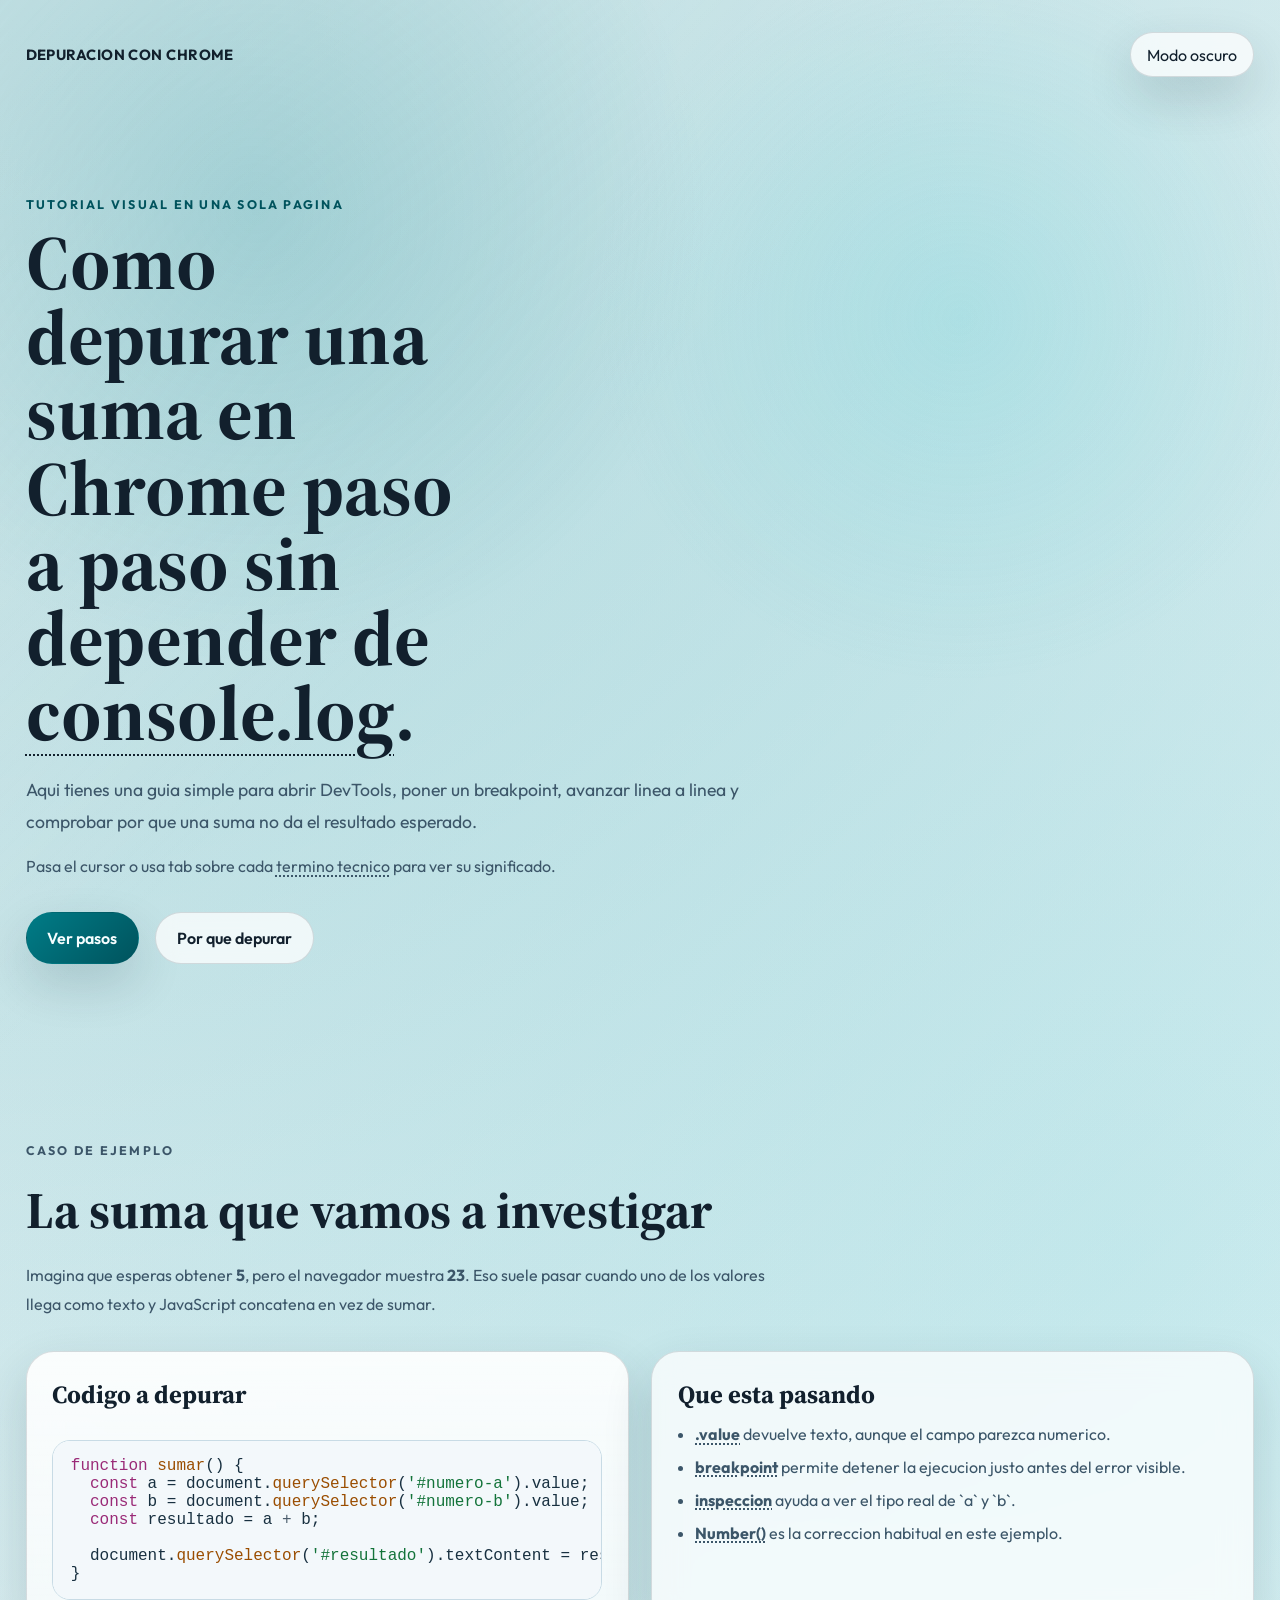
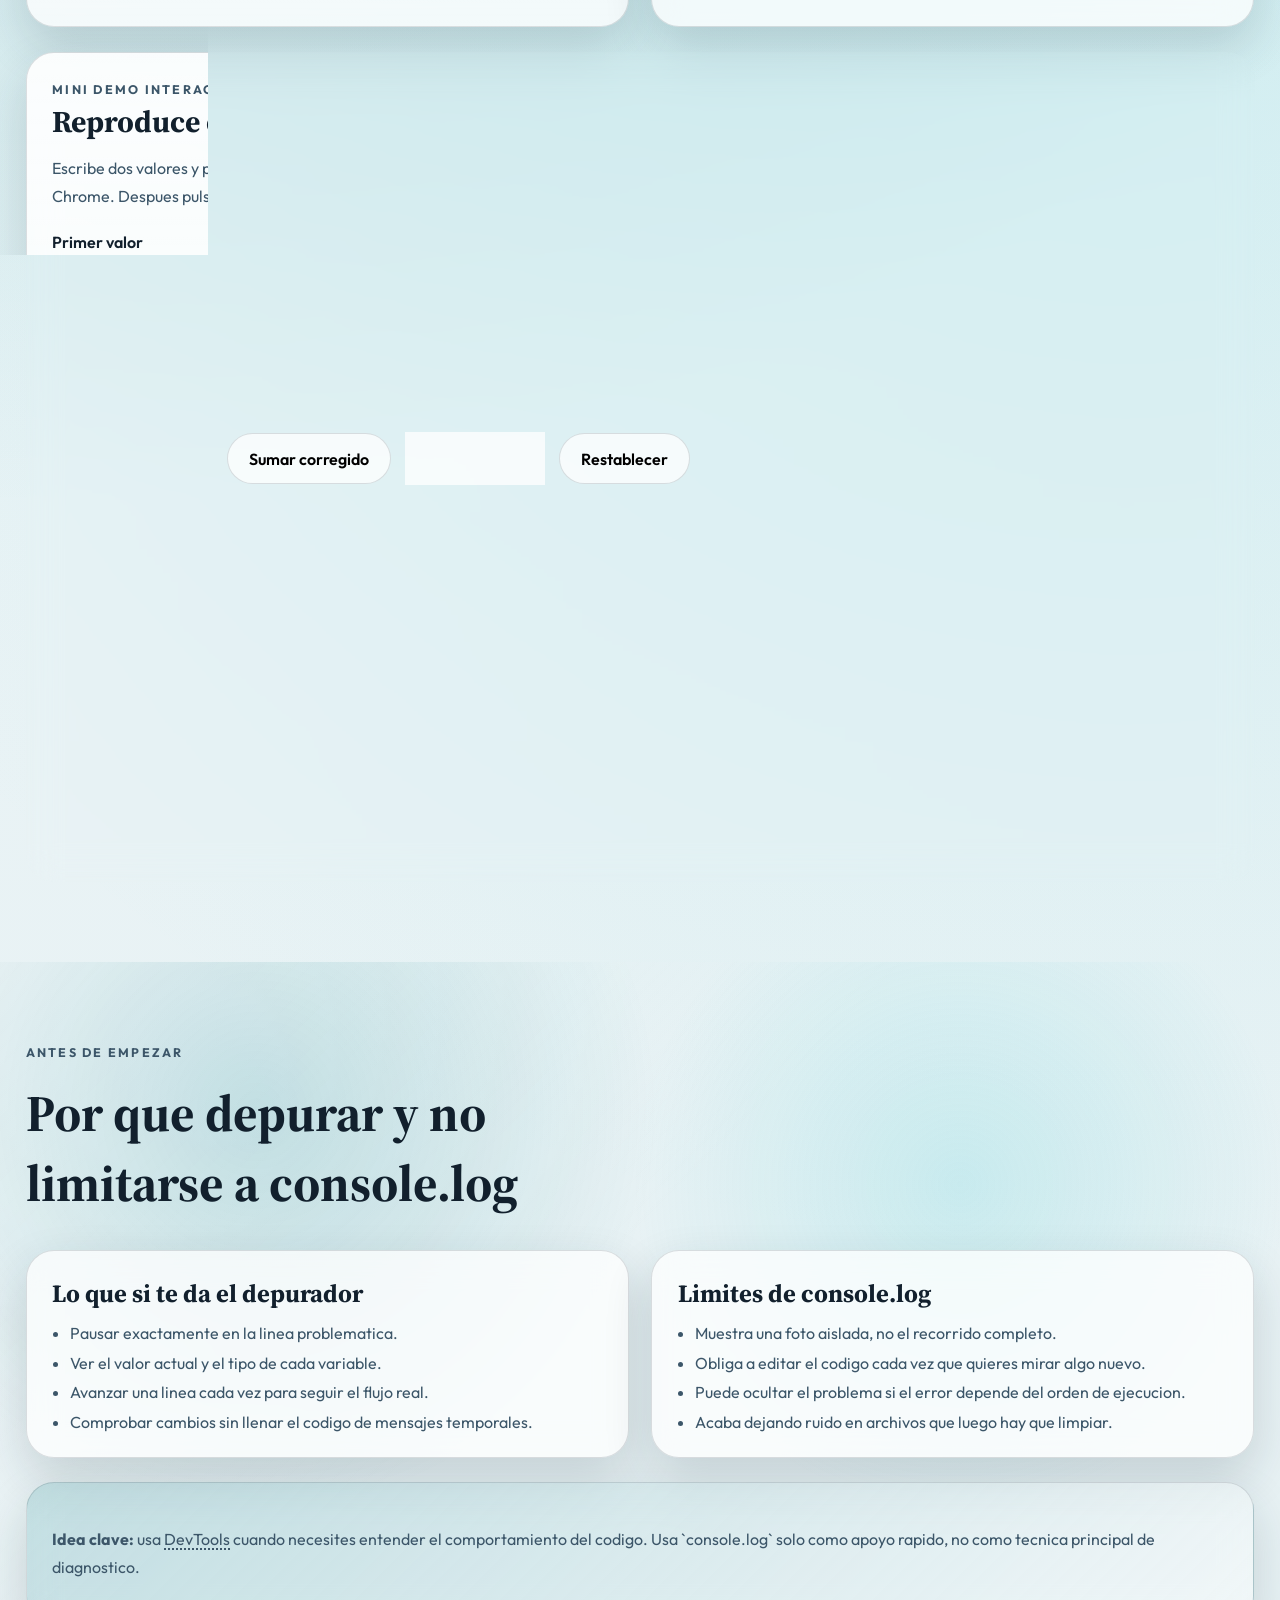
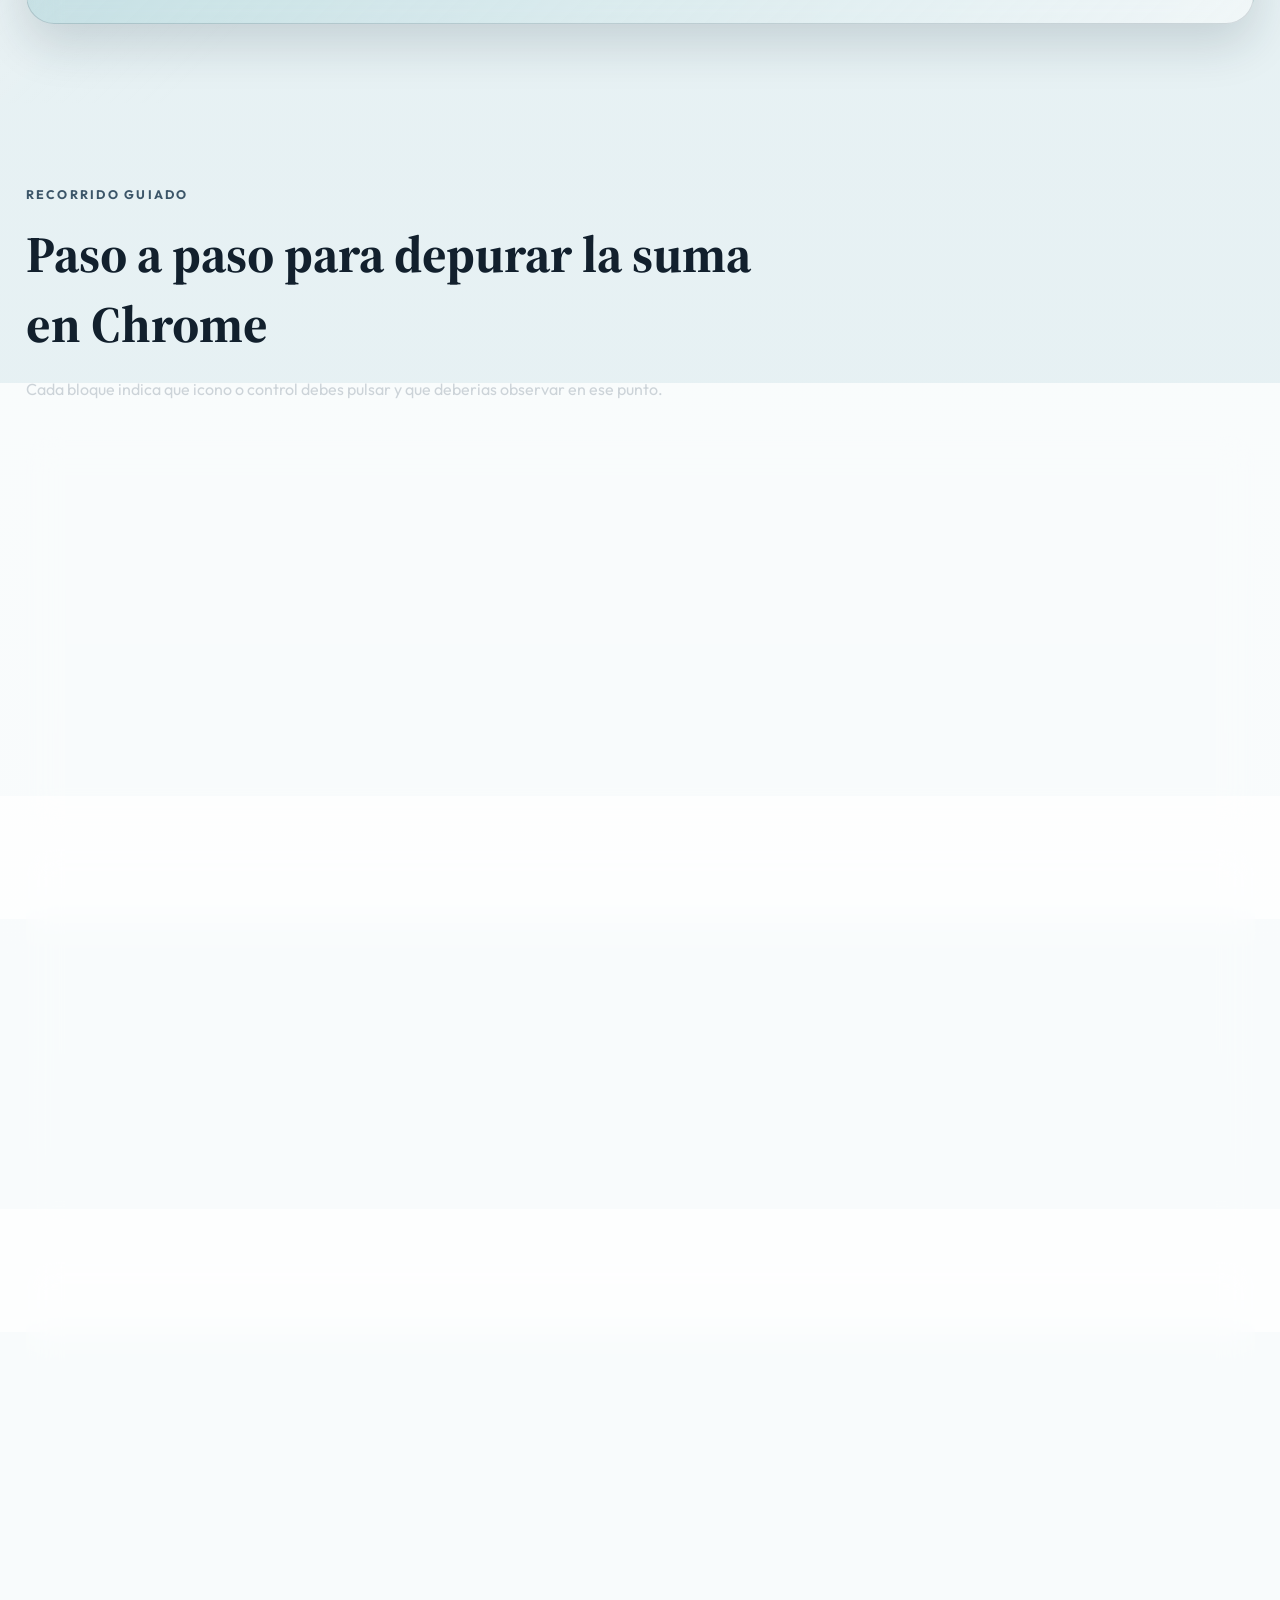
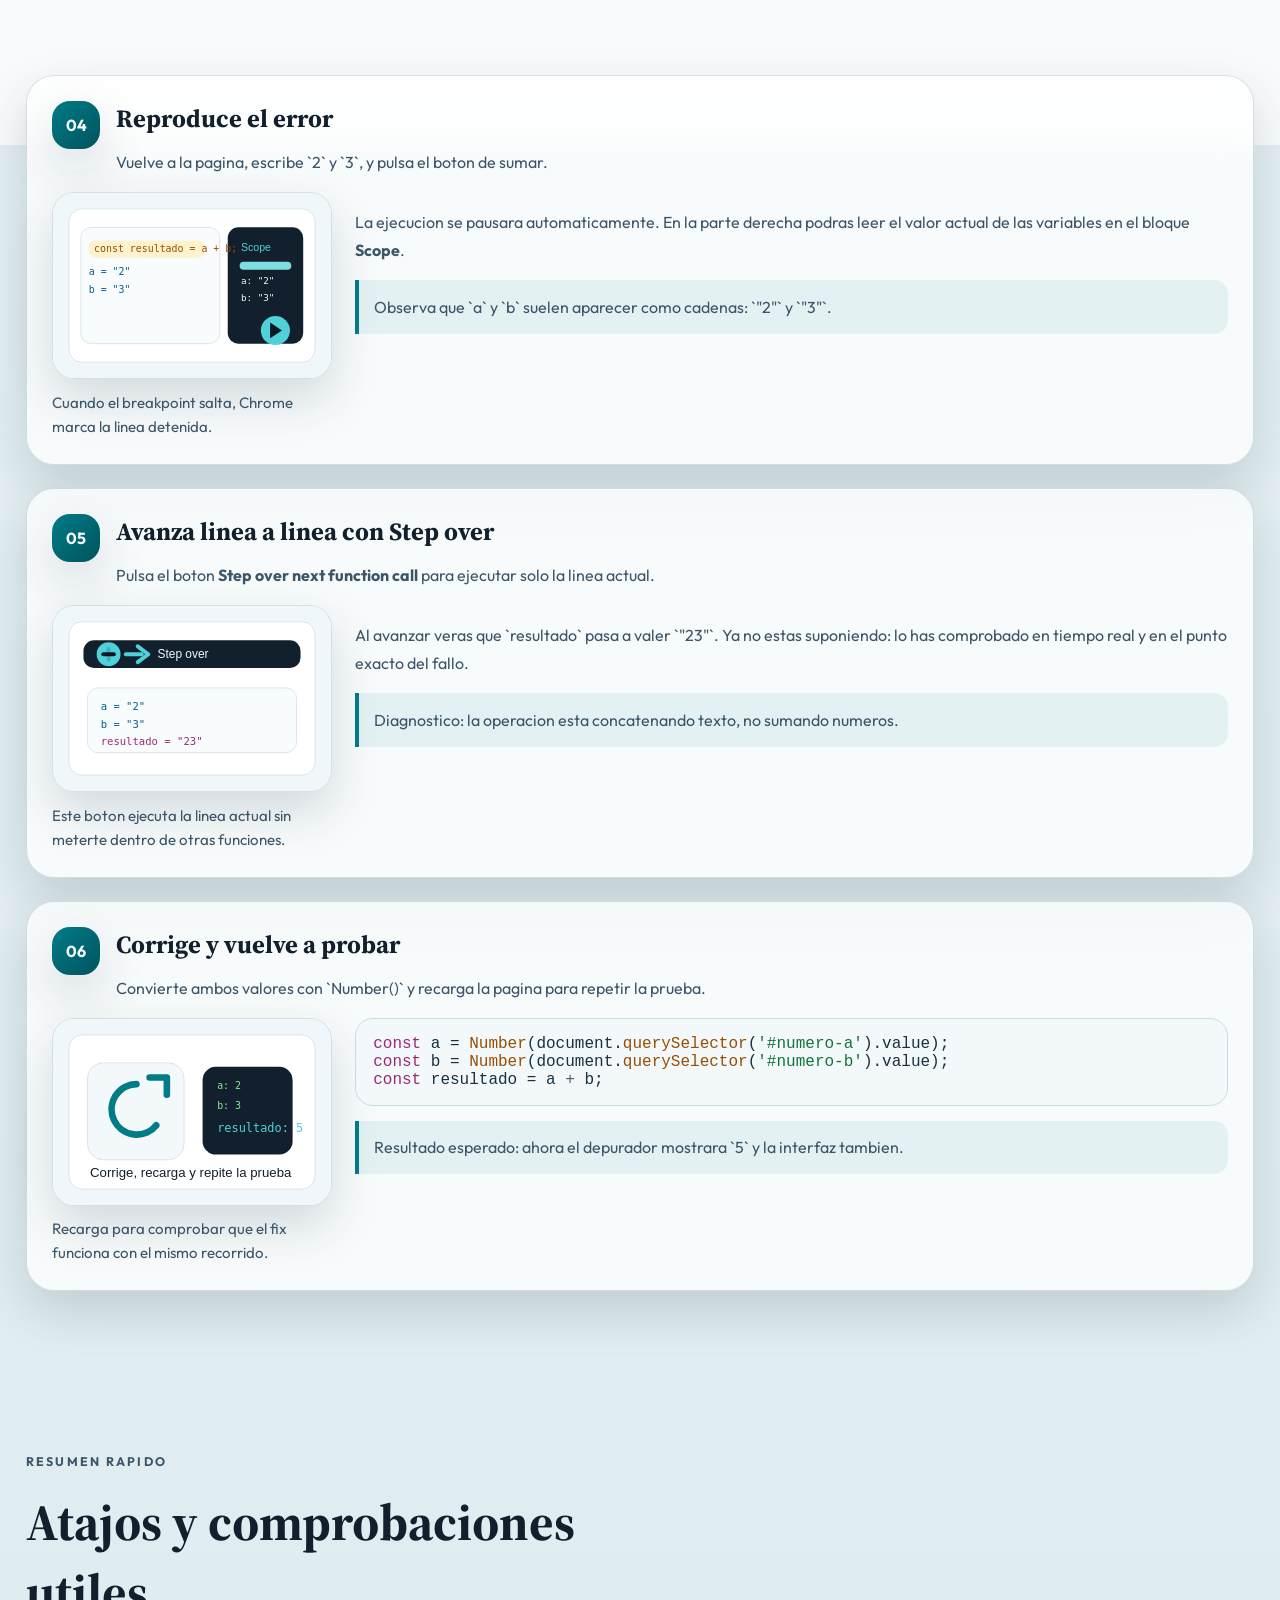
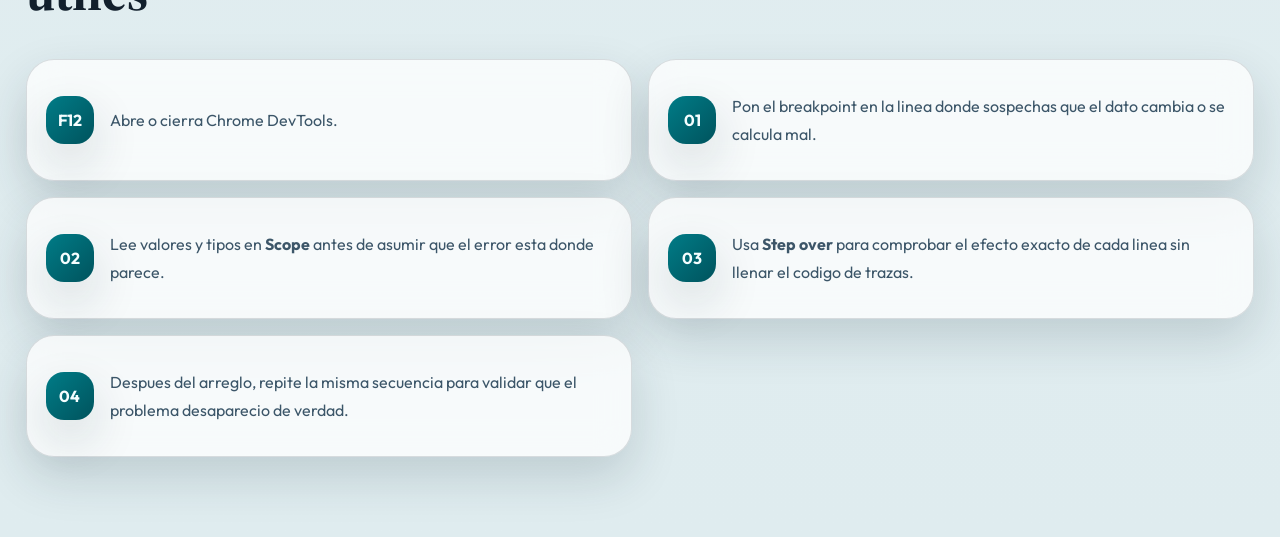
==== depuracionconchrome/index.html @ 9bef519d "añadida depuración" ====
<!doctype html>
<html lang="es" data-theme="light">
<head>
  <meta charset="utf-8">
  <meta name="viewport" content="width=device-width, initial-scale=1">
  <meta name="description" content="Tutorial visual paso a paso para depurar una suma en Chrome DevTools y entender por que conviene usar el depurador antes que console.log.">
  <meta name="theme-color" content="#f6f1e8">
  <title>Depurar una suma en Chrome</title>
  <link rel="icon" type="image/svg+xml" href="assets/img/favicon.svg">
  <link rel="preconnect" href="https://fonts.googleapis.com">
  <link rel="preconnect" href="https://fonts.gstatic.com" crossorigin>
  <link href="https://fonts.googleapis.com/css2?family=Outfit:wght@300;400;500;600;700&family=Source+Serif+4:wght@400;600;700&display=swap" rel="stylesheet">
  <link rel="stylesheet" href="assets/css/style.css">
</head>
<body>
  <div class="page-shell">
    <header class="hero parallax-panel" id="inicio">
      <nav class="topbar">
        <a class="brand" href="#inicio">Depuracion con Chrome</a>
        <button class="theme-toggle" type="button" aria-label="Cambiar entre modo claro y oscuro" aria-pressed="false">
          <span class="theme-toggle__label">Modo oscuro</span>
        </button>
      </nav>

      <div class="hero__content">
        <p class="eyebrow">Tutorial visual en una sola pagina</p>
        <h1>Como depurar una suma en Chrome paso a paso sin depender de <span class="term" tabindex="0" data-tooltip="Metodo rapido para imprimir valores en la consola, util para pruebas pequenas pero limitado para seguir el flujo real del codigo.">console.log</span>.</h1>
        <p class="hero__lead">
          Aqui tienes una guia simple para abrir DevTools, poner un breakpoint, avanzar linea a linea y comprobar por que una suma no da el resultado esperado.
        </p>
        <p class="hero__hint">
          Pasa el cursor o usa tab sobre cada <span class="term" tabindex="0" data-tooltip="Palabra tecnica explicada con una definicion corta en contexto.">termino tecnico</span> para ver su significado.
        </p>
        <div class="hero__actions">
          <a class="button button--primary" href="#pasos">Ver pasos</a>
          <a class="button button--ghost" href="#por-que">Por que depurar</a>
        </div>
      </div>
    </header>

    <main>
      <section class="section section--floating" id="escenario">
        <div class="section__heading">
          <p class="section__eyebrow">Caso de ejemplo</p>
          <h2>La suma que vamos a investigar</h2>
          <p>
            Imagina que esperas obtener <strong>5</strong>, pero el navegador muestra <strong>23</strong>. Eso suele pasar cuando uno de los valores llega como texto y JavaScript concatena en vez de sumar.
          </p>
        </div>

        <div class="grid grid--two">
          <article class="code-card code-card--compact">
            <h3>Codigo a depurar</h3>
            <pre><code><span class="tok-kw">function</span> <span class="tok-fn">sumar</span>() {
  <span class="tok-kw">const</span> a = document.<span class="tok-fn">querySelector</span>(<span class="tok-str">'#numero-a'</span>).value;
  <span class="tok-kw">const</span> b = document.<span class="tok-fn">querySelector</span>(<span class="tok-str">'#numero-b'</span>).value;
  <span class="tok-kw">const</span> resultado = a <span class="tok-op">+</span> b;

  document.<span class="tok-fn">querySelector</span>(<span class="tok-str">'#resultado'</span>).textContent = resultado;
}</code></pre>
          </article>

          <article class="card">
            <h3>Que esta pasando</h3>
            <ul class="feature-list">
              <li><strong><span class="term" tabindex="0" data-tooltip="Valor devuelto por un input del navegador; normalmente llega como cadena de texto.">.value</span></strong> devuelve texto, aunque el campo parezca numerico.</li>
              <li><strong><span class="term" tabindex="0" data-tooltip="Punto de parada temporal en el codigo para inspeccionar variables y flujo.">breakpoint</span></strong> permite detener la ejecucion justo antes del error visible.</li>
              <li><strong><span class="term" tabindex="0" data-tooltip="Inspeccion de variables mientras el programa esta detenido.">inspeccion</span></strong> ayuda a ver el tipo real de `a` y `b`.</li>
              <li><strong><span class="term" tabindex="0" data-tooltip="Conversión explicita de un texto a numero para operar correctamente.">Number()</span></strong> es la correccion habitual en este ejemplo.</li>
            </ul>
          </article>
        </div>

        <article class="demo-card" id="demo">
          <div class="demo-card__intro">
            <p class="section__eyebrow">Mini demo interactiva</p>
            <h3>Reproduce el fallo dentro del tutorial</h3>
            <p>
              Escribe dos valores y pulsa primero el boton con error. Veras el mismo problema que luego depuras en Chrome. Despues pulsa el boton corregido para comparar el comportamiento.
            </p>
          </div>

          <div class="demo-panel">
            <label class="demo-field">
              <span>Primer valor</span>
              <input id="numero-a" class="demo-input" type="number" inputmode="numeric" value="2">
            </label>

            <label class="demo-field">
              <span>Segundo valor</span>
              <input id="numero-b" class="demo-input" type="number" inputmode="numeric" value="3">
            </label>

            <div class="demo-actions">
              <button class="button button--primary" type="button" id="demo-broken-button">Sumar con error</button>
              <button class="button button--ghost" type="button" id="demo-fixed-button">Sumar corregido</button>
              <button class="button button--ghost" type="button" id="demo-console-button">Abrir consola</button>
              <button class="button button--ghost" type="button" id="demo-reset-button">Restablecer</button>
            </div>

            <div class="demo-console-help" aria-live="polite">
              <p class="demo-console-help__lead">Boton de apoyo al flujo de depuracion</p>
              <p id="demo-console-help-text">
                Una pagina web no puede abrir Chrome DevTools por si sola. Este boton deja una traza preparada en la consola y te recuerda el atajo correcto: <strong>F12</strong> o <strong>Ctrl + Mayus + J</strong>.
              </p>
            </div>

            <div class="demo-result" aria-live="polite">
              <p class="demo-result__lead">Resultado visible en pantalla: <strong id="resultado">23</strong></p>
              <p id="demo-status">Ahora mismo estas viendo el comportamiento con error: `2 + 3` produce `23` porque ambos valores son texto.</p>
            </div>

            <div class="demo-inspector" aria-live="polite">
              <article class="demo-inspector__card">
                <span class="demo-inspector__label">Valor de a</span>
                <strong id="inspector-a-value">"2"</strong>
                <span id="inspector-a-type">string</span>
              </article>
              <article class="demo-inspector__card">
                <span class="demo-inspector__label">Valor de b</span>
                <strong id="inspector-b-value">"3"</strong>
                <span id="inspector-b-type">string</span>
              </article>
              <article class="demo-inspector__card">
                <span class="demo-inspector__label">Resultado</span>
                <strong id="inspector-result-value">"23"</strong>
                <span id="inspector-result-type">string</span>
              </article>
            </div>
          </div>
        </article>
      </section>

      <section class="section parallax-band" id="por-que">
        <div class="section__heading narrow">
          <p class="section__eyebrow">Antes de empezar</p>
          <h2>Por que depurar y no limitarse a console.log</h2>
        </div>

        <div class="grid grid--two">
          <article class="card card--tall">
            <h3>Lo que si te da el depurador</h3>
            <ul class="feature-list feature-list--tight">
              <li>Pausar exactamente en la linea problematica.</li>
              <li>Ver el valor actual y el tipo de cada variable.</li>
              <li>Avanzar una linea cada vez para seguir el flujo real.</li>
              <li>Comprobar cambios sin llenar el codigo de mensajes temporales.</li>
            </ul>
          </article>

          <article class="card card--tall">
            <h3>Limites de console.log</h3>
            <ul class="feature-list feature-list--tight">
              <li>Muestra una foto aislada, no el recorrido completo.</li>
              <li>Obliga a editar el codigo cada vez que quieres mirar algo nuevo.</li>
              <li>Puede ocultar el problema si el error depende del orden de ejecucion.</li>
              <li>Acaba dejando ruido en archivos que luego hay que limpiar.</li>
            </ul>
          </article>
        </div>

        <article class="callout callout--contrast">
          <p>
            <strong>Idea clave:</strong> usa <span class="term" tabindex="0" data-tooltip="Herramienta integrada en el navegador para pausar, inspeccionar y avanzar por el codigo.">DevTools</span> cuando necesites entender el comportamiento del codigo. Usa `console.log` solo como apoyo rapido, no como tecnica principal de diagnostico.
          </p>
        </article>
      </section>

      <section class="section section--floating" id="pasos">
        <div class="section__heading">
          <p class="section__eyebrow">Recorrido guiado</p>
          <h2>Paso a paso para depurar la suma en Chrome</h2>
          <p>
            Cada bloque indica que icono o control debes pulsar y que deberias observar en ese punto.
          </p>
        </div>

        <div class="step-list">
          <article class="step-card">
            <div class="step-card__header">
              <span class="step-card__index">01</span>
              <div>
                <h3>Abre la pagina y lanza DevTools</h3>
                <p>Pulsa <strong>F12</strong> o haz clic derecho y elige <strong>Inspeccionar</strong>.</p>
              </div>
            </div>
            <div class="step-card__body">
              <figure class="icon-figure">
                <img src="assets/img/icon-devtools.svg" alt="Grafico del icono de herramientas de desarrollador de Chrome.">
                <figcaption>Icono y acceso a las herramientas de desarrollo.</figcaption>
              </figure>
              <div>
                <p>
                  Veras un panel acoplado al navegador. Si nunca lo has usado, piensa en el como una mesa de diagnostico para inspeccionar HTML, CSS, red y JavaScript.
                </p>
                <p class="step-note">Objetivo: tener visible la interfaz de depuracion antes de reproducir el problema.</p>
              </div>
            </div>
          </article>

          <article class="step-card">
            <div class="step-card__header">
              <span class="step-card__index">02</span>
              <div>
                <h3>Entra en la pestaña Sources</h3>
                <p>Haz clic en <strong>Sources</strong> para ver los archivos JavaScript cargados.</p>
              </div>
            </div>
            <div class="step-card__body">
              <figure class="icon-figure">
                <img src="assets/img/icon-sources.svg" alt="Grafico de la pestana Sources de Chrome DevTools.">
                <figcaption>Pestana desde la que se ponen breakpoints y se avanza por el codigo.</figcaption>
              </figure>
              <div>
                <p>
                  En el panel izquierdo localiza el archivo donde esta la funcion `sumar()`. Al abrirlo podras trabajar sobre el codigo real que esta ejecutando la pagina.
                </p>
                <p class="step-note">Objetivo: ir al punto exacto donde se calcula `resultado = a + b`.</p>
              </div>
            </div>
          </article>

          <article class="step-card">
            <div class="step-card__header">
              <span class="step-card__index">03</span>
              <div>
                <h3>Pon un breakpoint en la linea de la suma</h3>
                <p>Haz clic en el numero de linea donde aparece `const resultado = a + b;`.</p>
              </div>
            </div>
            <div class="step-card__body">
              <figure class="icon-figure">
                <img src="assets/img/icon-breakpoint.svg" alt="Grafico del marcador de breakpoint sobre un numero de linea en Chrome DevTools.">
                <figcaption>Un punto azul indica que el breakpoint esta activo.</figcaption>
              </figure>
              <div>
                <p>
                  Ese punto le dice al navegador: <strong>detente aqui antes de ejecutar esta linea</strong>. Asi puedes revisar el estado real de `a` y `b` justo antes de hacer la operacion.
                </p>
                <p class="step-note">Objetivo: congelar la ejecucion donde se produce el valor incorrecto.</p>
              </div>
            </div>
          </article>

          <article class="step-card">
            <div class="step-card__header">
              <span class="step-card__index">04</span>
              <div>
                <h3>Reproduce el error</h3>
                <p>Vuelve a la pagina, escribe `2` y `3`, y pulsa el boton de sumar.</p>
              </div>
            </div>
            <div class="step-card__body">
              <figure class="icon-figure">
                <img src="assets/img/icon-resume.svg" alt="Grafico del panel pausado en un breakpoint y control para continuar o reanudar.">
                <figcaption>Cuando el breakpoint salta, Chrome marca la linea detenida.</figcaption>
              </figure>
              <div>
                <p>
                  La ejecucion se pausara automaticamente. En la parte derecha podras leer el valor actual de las variables en el bloque <strong>Scope</strong>.
                </p>
                <p class="step-note">Observa que `a` y `b` suelen aparecer como cadenas: `"2"` y `"3"`.</p>
              </div>
            </div>
          </article>

          <article class="step-card">
            <div class="step-card__header">
              <span class="step-card__index">05</span>
              <div>
                <h3>Avanza linea a linea con Step over</h3>
                <p>Pulsa el boton <strong>Step over next function call</strong> para ejecutar solo la linea actual.</p>
              </div>
            </div>
            <div class="step-card__body">
              <figure class="icon-figure">
                <img src="assets/img/icon-step-over.svg" alt="Grafico del boton Step over de Chrome DevTools.">
                <figcaption>Este boton ejecuta la linea actual sin meterte dentro de otras funciones.</figcaption>
              </figure>
              <div>
                <p>
                  Al avanzar veras que `resultado` pasa a valer `"23"`. Ya no estas suponiendo: lo has comprobado en tiempo real y en el punto exacto del fallo.
                </p>
                <p class="step-note">Diagnostico: la operacion esta concatenando texto, no sumando numeros.</p>
              </div>
            </div>
          </article>

          <article class="step-card">
            <div class="step-card__header">
              <span class="step-card__index">06</span>
              <div>
                <h3>Corrige y vuelve a probar</h3>
                <p>Convierte ambos valores con `Number()` y recarga la pagina para repetir la prueba.</p>
              </div>
            </div>
            <div class="step-card__body">
              <figure class="icon-figure">
                <img src="assets/img/icon-refresh.svg" alt="Grafico del icono de recarga del navegador tras corregir el codigo.">
                <figcaption>Recarga para comprobar que el fix funciona con el mismo recorrido.</figcaption>
              </figure>
              <div>
                <pre><code><span class="tok-kw">const</span> a = <span class="tok-fn">Number</span>(document.<span class="tok-fn">querySelector</span>(<span class="tok-str">'#numero-a'</span>).value);
<span class="tok-kw">const</span> b = <span class="tok-fn">Number</span>(document.<span class="tok-fn">querySelector</span>(<span class="tok-str">'#numero-b'</span>).value);
<span class="tok-kw">const</span> resultado = a <span class="tok-op">+</span> b;</code></pre>
                <p class="step-note">Resultado esperado: ahora el depurador mostrara `5` y la interfaz tambien.</p>
              </div>
            </div>
          </article>
        </div>
      </section>

      <section class="section section--checklist" id="atajos">
        <div class="section__heading narrow">
          <p class="section__eyebrow">Resumen rapido</p>
          <h2>Atajos y comprobaciones utiles</h2>
        </div>

        <div class="checklist">
          <article class="check-item">
            <span class="check-item__index">F12</span>
            <p>Abre o cierra Chrome DevTools.</p>
          </article>
          <article class="check-item">
            <span class="check-item__index">01</span>
            <p>Pon el breakpoint en la linea donde sospechas que el dato cambia o se calcula mal.</p>
          </article>
          <article class="check-item">
            <span class="check-item__index">02</span>
            <p>Lee valores y tipos en <strong>Scope</strong> antes de asumir que el error esta donde parece.</p>
          </article>
          <article class="check-item">
            <span class="check-item__index">03</span>
            <p>Usa <strong>Step over</strong> para comprobar el efecto exacto de cada linea sin llenar el codigo de trazas.</p>
          </article>
          <article class="check-item">
            <span class="check-item__index">04</span>
            <p>Despues del arreglo, repite la misma secuencia para validar que el problema desaparecio de verdad.</p>
          </article>
        </div>
      </section>
    </main>
  </div>

  <script src="assets/js/main.js" defer></script>
</body>
</html>
---- depuracionconchrome/assets/css/style.css ----
:root {
  color-scheme: light;
  --bg: #eef6f8;
  --bg-strong: #dfecef;
  --surface: rgba(255, 255, 255, 0.74);
  --surface-strong: rgba(255, 255, 255, 0.9);
  --text: #12202d;
  --muted: #3c5669;
  --accent: #007c87;
  --accent-strong: #00535d;
  --border: rgba(18, 32, 45, 0.14);
  --shadow: 0 20px 48px rgba(18, 41, 59, 0.16);
  --tooltip-bg: #12202d;
  --tooltip-text: #eff8ff;
  --code-bg: #f3f8fb;
  --code-border: #c8dbe5;
  --code-text: #183040;
  --tok-kw: #9a2a77;
  --tok-tag: #005f8e;
  --tok-attr: #6a2f9f;
  --tok-str: #13733a;
  --tok-sel: #006f86;
  --tok-prop: #215f8f;
  --tok-fn: #9a4d00;
  --tok-num: #7d285f;
  --tok-var: #5c4a00;
  --tok-op: #4c5d6d;
  --tok-lit: #7d2437;
}

html[data-theme="dark"] {
  color-scheme: dark;
  --bg: #0c141d;
  --bg-strong: #121f2d;
  --surface: rgba(12, 20, 29, 0.76);
  --surface-strong: rgba(18, 31, 45, 0.9);
  --text: #e7f2fb;
  --muted: #a6bfd3;
  --accent: #50d0d8;
  --accent-strong: #86e6eb;
  --border: rgba(231, 242, 251, 0.16);
  --shadow: 0 22px 56px rgba(0, 0, 0, 0.34);
  --tooltip-bg: #e7f2fb;
  --tooltip-text: #0b1722;
  --code-bg: #111c28;
  --code-border: #2a455a;
  --code-text: #dceaf5;
  --tok-kw: #ff73c8;
  --tok-tag: #58d0ff;
  --tok-attr: #d39dff;
  --tok-str: #8be49b;
  --tok-sel: #66dfef;
  --tok-prop: #8fc4ff;
  --tok-fn: #ffb266;
  --tok-num: #ff93dc;
  --tok-var: #ffd884;
  --tok-op: #9db5c9;
  --tok-lit: #ff9fb0;
}

* {
  box-sizing: border-box;
}

html {
  scroll-behavior: smooth;
}

body {
  margin: 0;
  font-family: "Outfit", sans-serif;
  background:
    radial-gradient(circle at top left, rgba(0, 124, 135, 0.24), transparent 30%),
    radial-gradient(circle at right 12% top 18%, rgba(80, 208, 216, 0.2), transparent 28%),
    linear-gradient(180deg, var(--bg) 0%, var(--bg-strong) 100%);
  color: var(--text);
  min-height: 100vh;
}

body::before {
  content: "";
  position: fixed;
  inset: 0;
  pointer-events: none;
  background-image: linear-gradient(rgba(255, 255, 255, 0.04) 1px, transparent 1px), linear-gradient(90deg, rgba(255, 255, 255, 0.04) 1px, transparent 1px);
  background-size: 34px 34px;
  mask-image: radial-gradient(circle at center, black 52%, transparent 100%);
  opacity: 0.3;
}

a {
  color: inherit;
  text-decoration: none;
}

button {
  font: inherit;
}

.page-shell {
  position: relative;
  z-index: 1;
}

.hero,
.parallax-band {
  position: relative;
  overflow: visible;
}

.section {
  position: relative;
  overflow: visible;
}

.hero {
  min-height: 100vh;
  display: grid;
  align-items: start;
  padding: 1.4rem clamp(1.1rem, 2vw, 2rem) 4rem;
}

.hero::before,
.parallax-band::before {
  content: "";
  position: absolute;
  inset: 0;
  background:
    linear-gradient(135deg, rgba(255, 255, 255, 0.22), transparent 45%),
    radial-gradient(circle at 20% 20%, rgba(0, 124, 135, 0.2), transparent 34%),
    radial-gradient(circle at 75% 30%, rgba(80, 208, 216, 0.2), transparent 30%);
  transform: translateY(calc(var(--parallax-shift, 0) * -0.35px));
  will-change: transform;
}

.topbar,
.hero__content,
.section > *,
.parallax-band > * {
  position: relative;
  z-index: 1;
}

.topbar {
  display: flex;
  align-items: center;
  justify-content: space-between;
  gap: 1rem;
  padding: 0.6rem 0 1.5rem;
}

.brand {
  font-weight: 700;
  letter-spacing: 0.03em;
  text-transform: uppercase;
  font-size: 0.92rem;
}

.theme-toggle {
  border: 1px solid var(--border);
  background: var(--surface);
  color: var(--text);
  padding: 0.72rem 1rem;
  border-radius: 999px;
  cursor: pointer;
  box-shadow: var(--shadow);
  backdrop-filter: blur(12px);
}

.hero__content {
  width: min(760px, 100%);
  padding: clamp(2.6rem, 9vw, 6rem) 0 2rem;
}

.eyebrow,
.section__eyebrow {
  margin: 0 0 0.8rem;
  letter-spacing: 0.18em;
  text-transform: uppercase;
  font-size: 0.78rem;
  font-weight: 700;
  color: var(--accent-strong);
}

.hero h1,
.section h2,
.card h3,
.code-card h3,
.step-card h3 {
  font-family: "Source Serif 4", serif;
}

.hero h1 {
  margin: 0;
  font-size: clamp(2.8rem, 6vw, 5.4rem);
  line-height: 0.98;
  max-width: 12ch;
}

.hero__lead,
.hero__hint,
.section__heading p,
.card p,
.code-card p,
.step-card p,
.callout p,
.check-item p,
.feature-list,
.explanation-list {
  color: var(--muted);
}

.hero__lead {
  margin: 1.4rem 0 0;
  font-size: 1.1rem;
  line-height: 1.8;
}

.hero__hint {
  margin: 1rem 0 0;
  max-width: 56ch;
  line-height: 1.7;
}

.hero__actions {
  display: flex;
  flex-wrap: wrap;
  gap: 1rem;
  margin-top: 2rem;
}

.button {
  display: inline-flex;
  align-items: center;
  justify-content: center;
  gap: 0.45rem;
  padding: 0.92rem 1.3rem;
  border-radius: 999px;
  border: 1px solid transparent;
  font-weight: 600;
}

.button--primary {
  background: linear-gradient(135deg, var(--accent) 0%, var(--accent-strong) 100%);
  color: #f6feff;
  box-shadow: var(--shadow);
}

.button--ghost {
  background: var(--surface);
  border-color: var(--border);
  backdrop-filter: blur(10px);
}

.section {
  padding: 5rem clamp(1.1rem, 2vw, 2rem);
}

.section--floating {
  margin: 0 auto;
}

.section__heading {
  width: min(760px, 100%);
  margin-bottom: 2rem;
}

.section__heading h2 {
  margin: 0;
  font-size: clamp(2rem, 4vw, 3.2rem);
}

.section__heading p {
  line-height: 1.8;
}

.section__heading.narrow {
  width: min(640px, 100%);
}

.grid {
  display: grid;
  gap: 1.4rem;
}

.grid--two {
  grid-template-columns: repeat(2, minmax(0, 1fr));
}

.card,
.code-card,
.step-card,
.check-item,
.callout {
  border: 1px solid var(--border);
  border-radius: 28px;
  background: var(--surface);
  backdrop-filter: blur(16px);
  box-shadow: var(--shadow);
}

.card,
.code-card,
.callout {
  padding: 1.6rem;
}

.card h3,
.code-card h3,
.step-card h3 {
  margin: 0 0 0.8rem;
  font-size: 1.55rem;
}

.card p,
.code-card p,
.callout p,
.check-item p,
.step-card p {
  line-height: 1.75;
}

.feature-list,
.explanation-list {
  margin: 0;
  padding-left: 1.1rem;
  display: grid;
  gap: 0.8rem;
}

.feature-list--tight {
  gap: 0.6rem;
}

pre {
  margin: 0;
  overflow-x: auto;
}

code,
pre {
  font-family: "Consolas", "Courier New", monospace;
}

.code-card {
  background: linear-gradient(180deg, var(--surface-strong), var(--surface));
}

.code-card pre,
.step-card pre {
  border: 1px solid var(--code-border);
  border-radius: 18px;
  background: var(--code-bg);
  color: var(--code-text);
  padding: 1rem 1.1rem;
}

.code-card--compact {
  display: grid;
  gap: 1rem;
}

.callout {
  margin-top: 1.5rem;
}

.demo-card {
  margin-top: 1.6rem;
  padding: 1.6rem;
  border: 1px solid var(--border);
  border-radius: 28px;
  background: linear-gradient(180deg, var(--surface-strong), var(--surface));
  backdrop-filter: blur(16px);
  box-shadow: var(--shadow);
}

.demo-card__intro {
  width: min(720px, 100%);
  margin-bottom: 1.4rem;
}

.demo-card__intro h3 {
  margin: 0 0 0.75rem;
  font-family: "Source Serif 4", serif;
  font-size: 1.9rem;
}

.demo-card__intro p {
  margin: 0;
  color: var(--muted);
  line-height: 1.75;
}

.demo-panel {
  display: grid;
  gap: 1.2rem;
}

.demo-field {
  display: grid;
  gap: 0.55rem;
  color: var(--text);
  font-weight: 600;
}

.demo-input {
  width: 100%;
  border: 1px solid var(--border);
  border-radius: 18px;
  padding: 0.95rem 1rem;
  background: rgba(255, 255, 255, 0.72);
  color: var(--text);
  font: inherit;
  box-shadow: inset 0 1px 0 rgba(255, 255, 255, 0.4);
}

.demo-actions {
  display: flex;
  flex-wrap: wrap;
  gap: 0.9rem;
}

.demo-console-help {
  padding: 1rem 1.1rem;
  border-radius: 20px;
  background: rgba(18, 32, 45, 0.06);
  border: 1px solid var(--border);
}

.demo-console-help__lead {
  margin: 0;
  color: var(--text);
  font-size: 0.95rem;
  font-weight: 700;
  letter-spacing: 0.04em;
  text-transform: uppercase;
}

.demo-console-help p + p {
  margin-top: 0.55rem;
  margin-bottom: 0;
  color: var(--muted);
  line-height: 1.7;
}

.demo-result {
  padding: 1rem 1.1rem;
  border-radius: 20px;
  background: rgba(0, 124, 135, 0.08);
  border: 1px solid rgba(0, 124, 135, 0.18);
}

.demo-result__lead,
.demo-result p {
  margin: 0;
}

.demo-result__lead {
  color: var(--text);
  font-size: 1.05rem;
}

.demo-result p + p {
  margin-top: 0.6rem;
  color: var(--muted);
}

.demo-inspector {
  display: grid;
  grid-template-columns: repeat(3, minmax(0, 1fr));
  gap: 1rem;
}

.demo-inspector__card {
  display: grid;
  gap: 0.35rem;
  padding: 1rem;
  border-radius: 20px;
  border: 1px solid var(--code-border);
  background: var(--code-bg);
}

.demo-inspector__label {
  color: var(--muted);
  font-size: 0.85rem;
  letter-spacing: 0.04em;
  text-transform: uppercase;
}

.demo-inspector__card strong {
  color: var(--text);
  font-size: 1.5rem;
}

.demo-inspector__card span:last-child {
  color: var(--accent-strong);
  font-weight: 600;
}

.callout--contrast {
  background: linear-gradient(135deg, rgba(0, 124, 135, 0.16), rgba(255, 255, 255, 0.42));
}

.step-list {
  display: grid;
  gap: 1.4rem;
}

.step-card {
  padding: 1.6rem;
}

.step-card__header {
  display: grid;
  grid-template-columns: auto 1fr;
  gap: 1rem;
  align-items: start;
  margin-bottom: 1rem;
}

.step-card__header p {
  margin: 0;
}

.step-card__index,
.check-item__index {
  display: inline-flex;
  align-items: center;
  justify-content: center;
  min-width: 3rem;
  min-height: 3rem;
  border-radius: 18px;
  background: linear-gradient(135deg, var(--accent) 0%, var(--accent-strong) 100%);
  color: #f5feff;
  font-weight: 700;
  box-shadow: var(--shadow);
}

.step-card__body {
  display: grid;
  grid-template-columns: minmax(220px, 280px) 1fr;
  gap: 1.4rem;
  align-items: start;
}

.icon-figure {
  margin: 0;
  display: grid;
  gap: 0.7rem;
}

.icon-figure img {
  width: 100%;
  border-radius: 22px;
  border: 1px solid var(--border);
  background: rgba(255, 255, 255, 0.52);
  box-shadow: var(--shadow);
}

.icon-figure figcaption {
  color: var(--muted);
  font-size: 0.94rem;
  line-height: 1.6;
}

.step-note {
  margin-top: 0.9rem;
  padding: 0.8rem 0.95rem;
  border-left: 4px solid var(--accent);
  background: rgba(0, 124, 135, 0.08);
  border-radius: 0 14px 14px 0;
}

.checklist {
  display: grid;
  grid-template-columns: repeat(2, minmax(0, 1fr));
  gap: 1rem;
}

.check-item {
  display: grid;
  grid-template-columns: auto 1fr;
  gap: 1rem;
  align-items: center;
  padding: 1rem 1.2rem;
}

.term {
  position: relative;
  text-decoration: underline dotted;
  text-decoration-thickness: 1.5px;
  text-underline-offset: 0.18em;
  cursor: help;
}

.term::after {
  content: attr(data-tooltip);
  position: absolute;
  left: 50%;
  bottom: calc(100% + 0.8rem);
  transform: translateX(-50%) scale(0.98);
  width: min(240px, 68vw);
  padding: 0.75rem 0.85rem;
  border-radius: 14px;
  background: var(--tooltip-bg);
  color: var(--tooltip-text);
  font-size: 0.84rem;
  line-height: 1.5;
  opacity: 0;
  pointer-events: none;
  transition: opacity 180ms ease, transform 180ms ease;
  box-shadow: var(--shadow);
}

.term:hover::after,
.term:focus-visible::after {
  opacity: 1;
  transform: translateX(-50%) scale(1);
}

.tok-kw { color: var(--tok-kw); }
.tok-tag { color: var(--tok-tag); }
.tok-attr { color: var(--tok-attr); }
.tok-str { color: var(--tok-str); }
.tok-sel { color: var(--tok-sel); }
.tok-prop { color: var(--tok-prop); }
.tok-fn { color: var(--tok-fn); }
.tok-num { color: var(--tok-num); }
.tok-var { color: var(--tok-var); }
.tok-op { color: var(--tok-op); }
.tok-lit { color: var(--tok-lit); }

@media (max-width: 900px) {
  .grid--two,
  .checklist,
  .step-card__body,
  .demo-inspector {
    grid-template-columns: 1fr;
  }
}

@media (max-width: 720px) {
  .hero {
    padding-bottom: 3rem;
  }

  .hero h1 {
    max-width: none;
  }

  .topbar,
  .hero__actions,
  .demo-actions,
  .step-card__header,
  .check-item {
    grid-template-columns: 1fr;
  }

  .topbar {
    display: grid;
    justify-content: stretch;
  }

  .theme-toggle,
  .button,
  .demo-input {
    width: 100%;
  }
}

@media (prefers-reduced-motion: reduce) {
  html {
    scroll-behavior: auto;
  }

  *,
  *::before,
  *::after {
    animation: none !important;
    transition: none !important;
  }
}
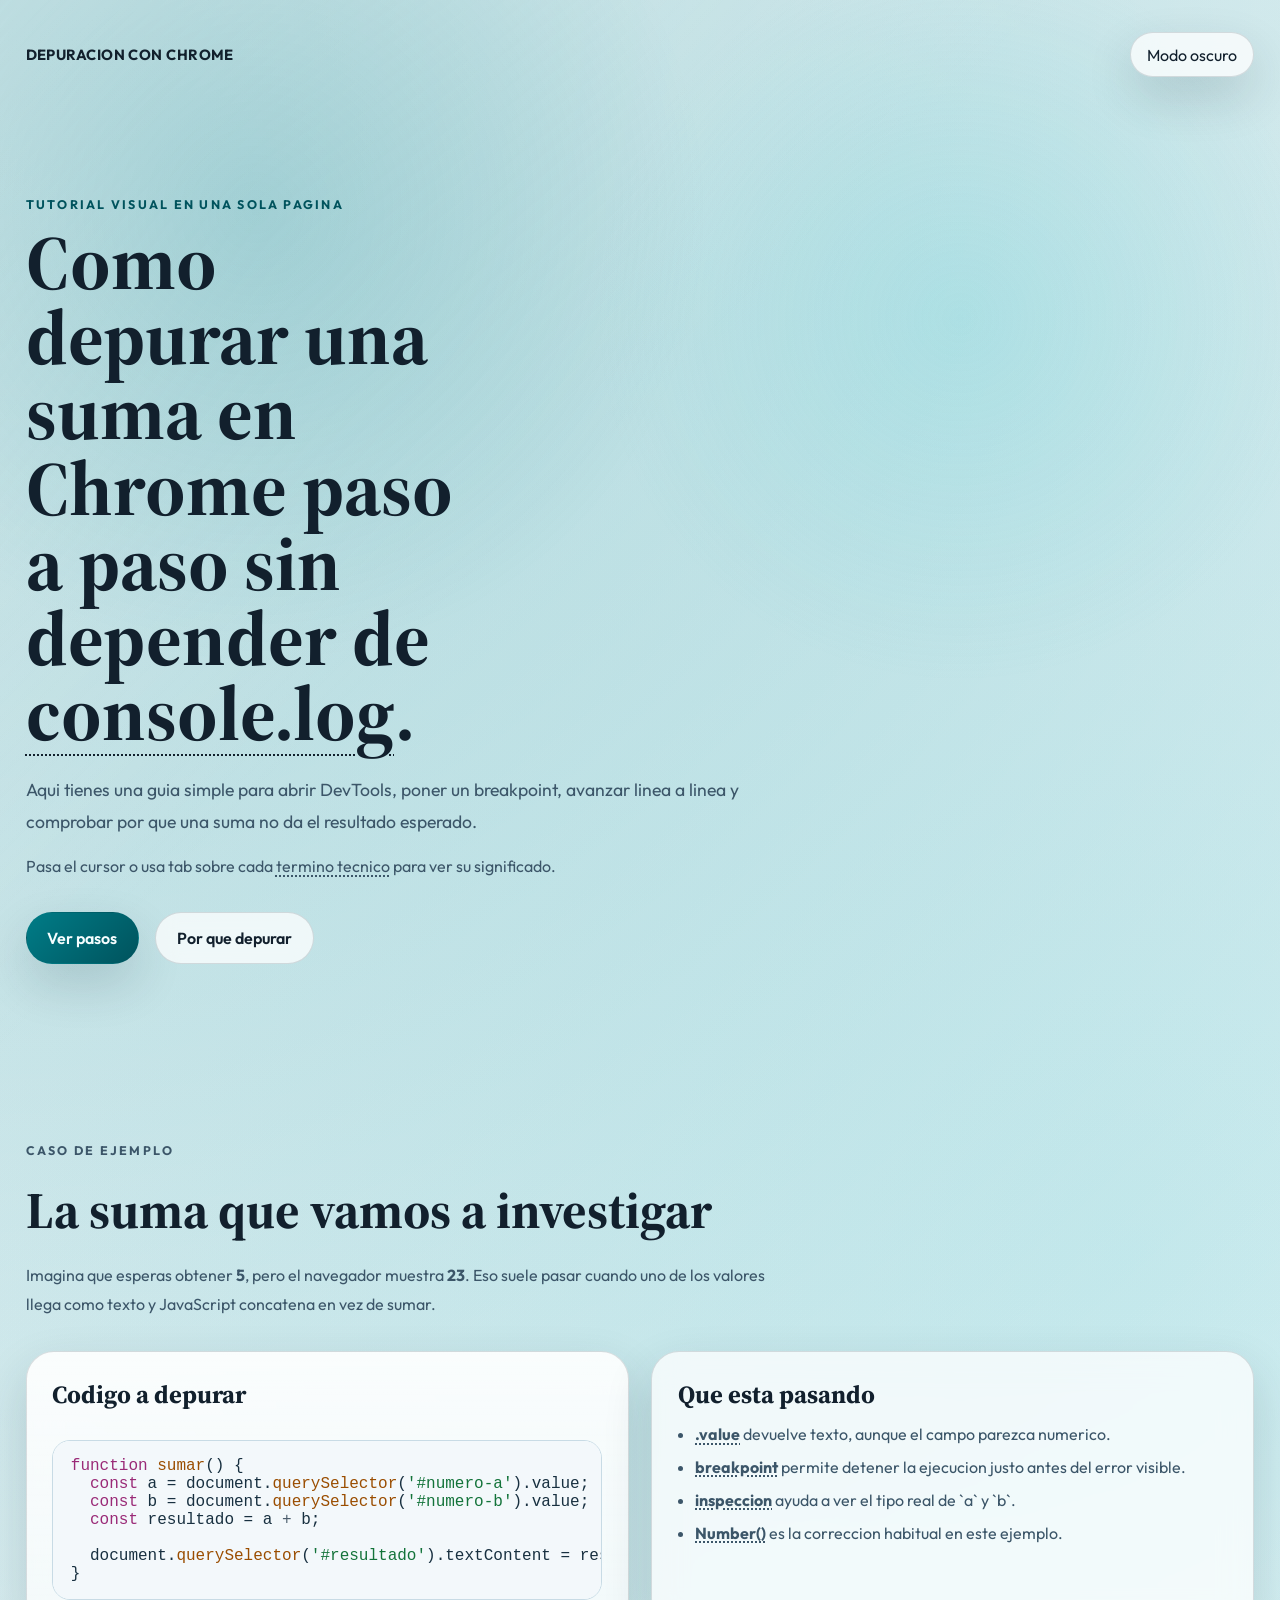
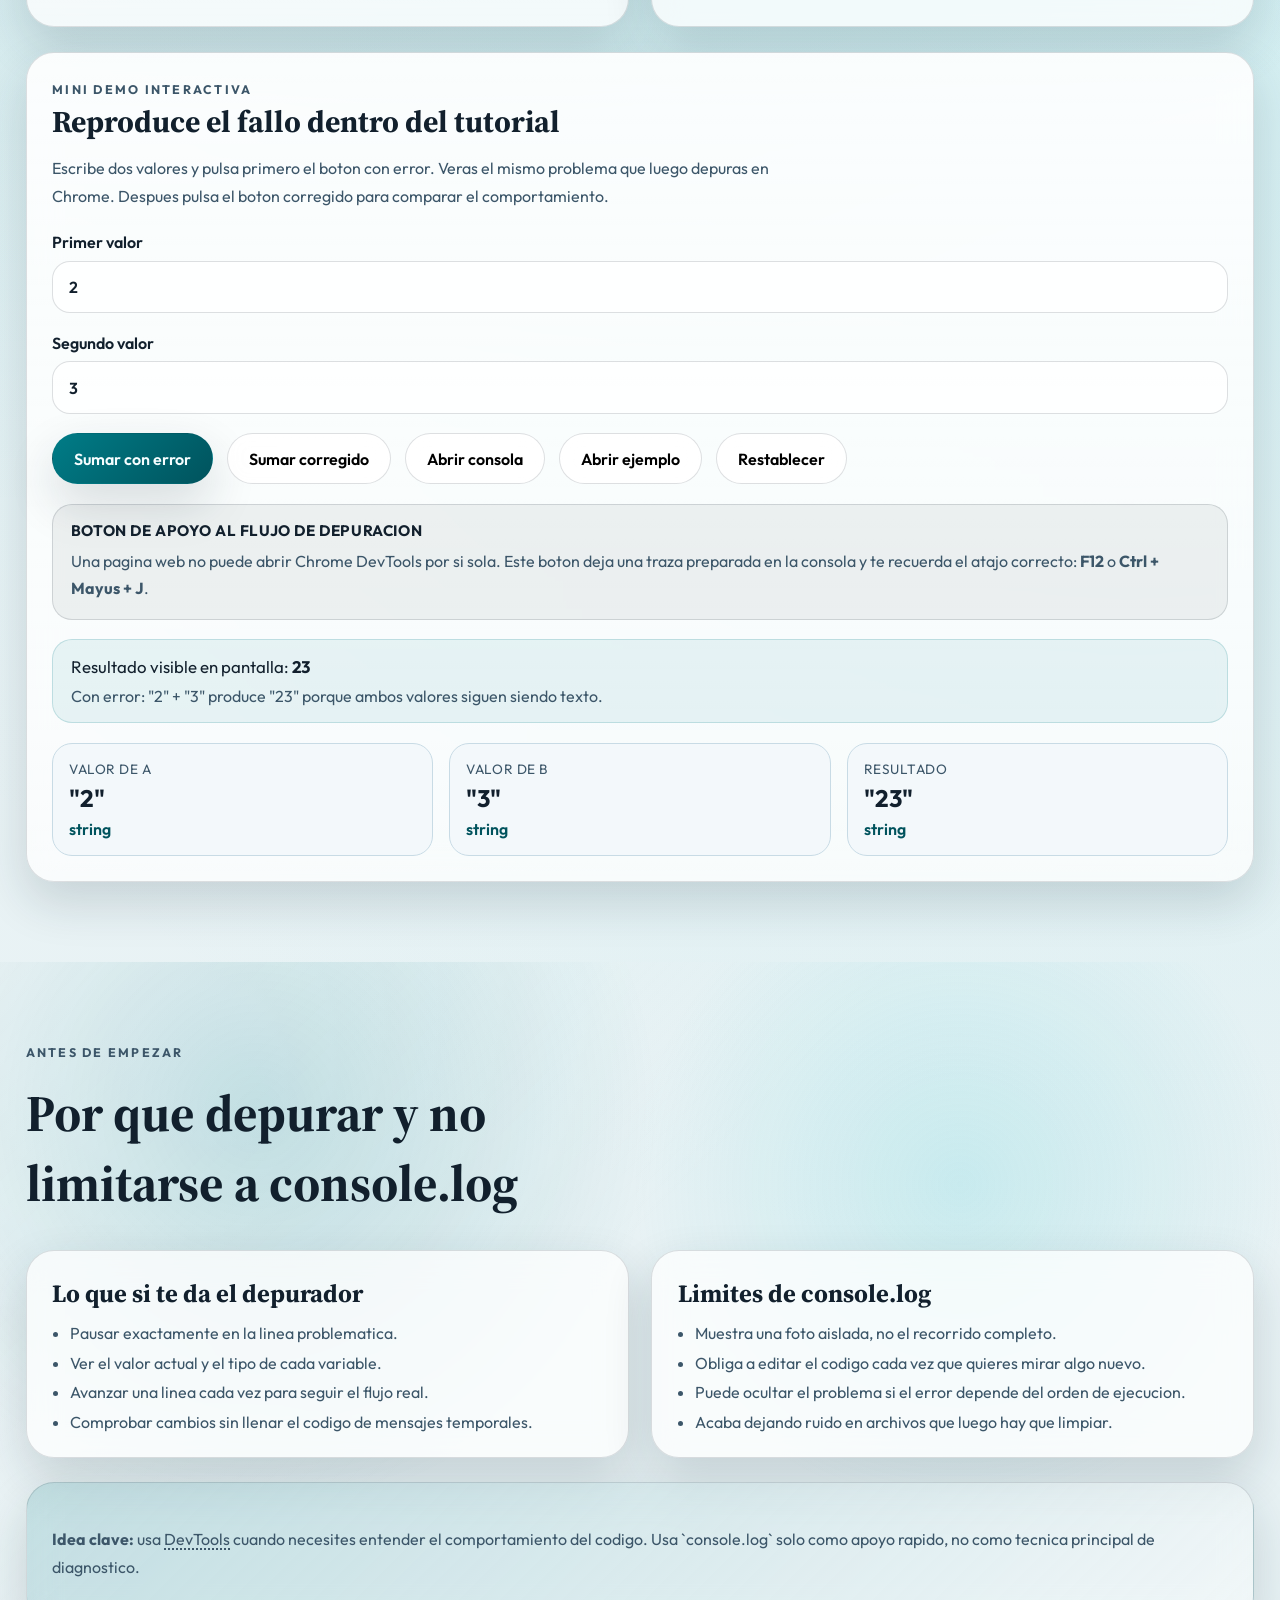
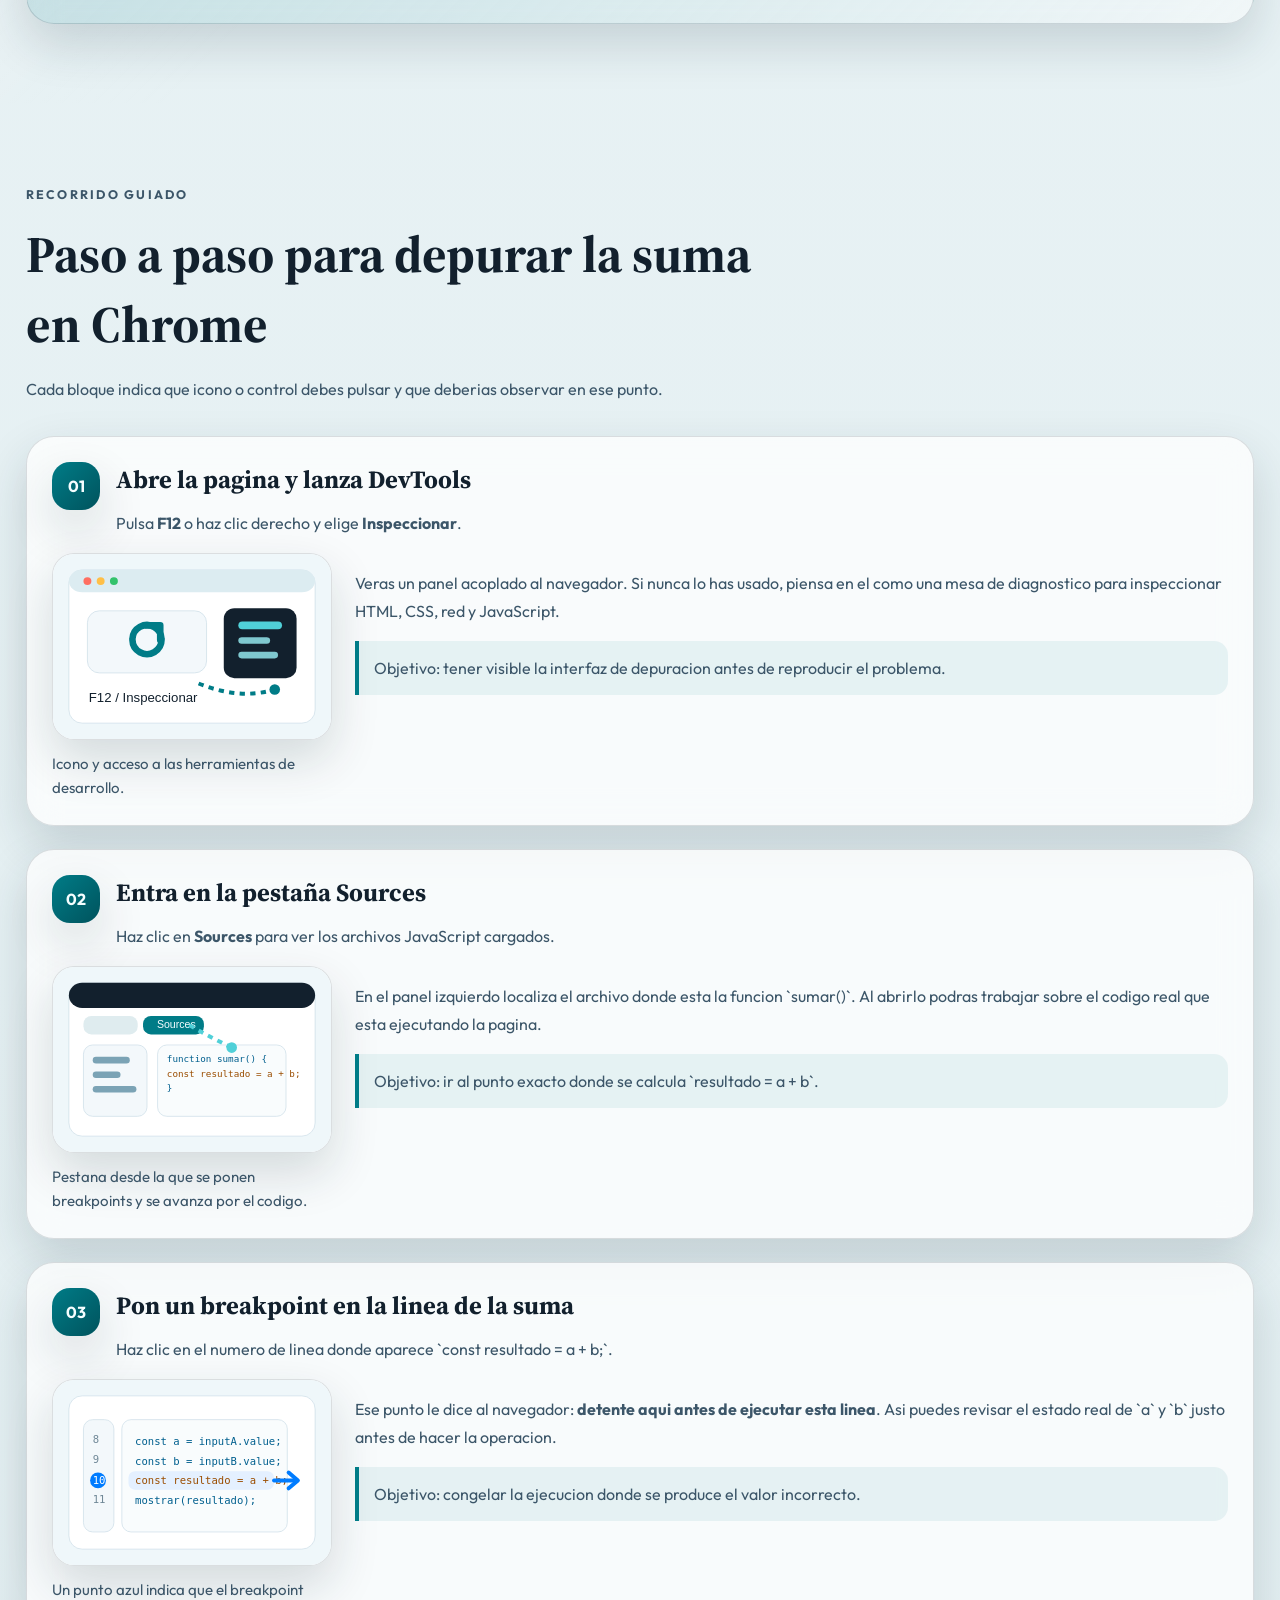
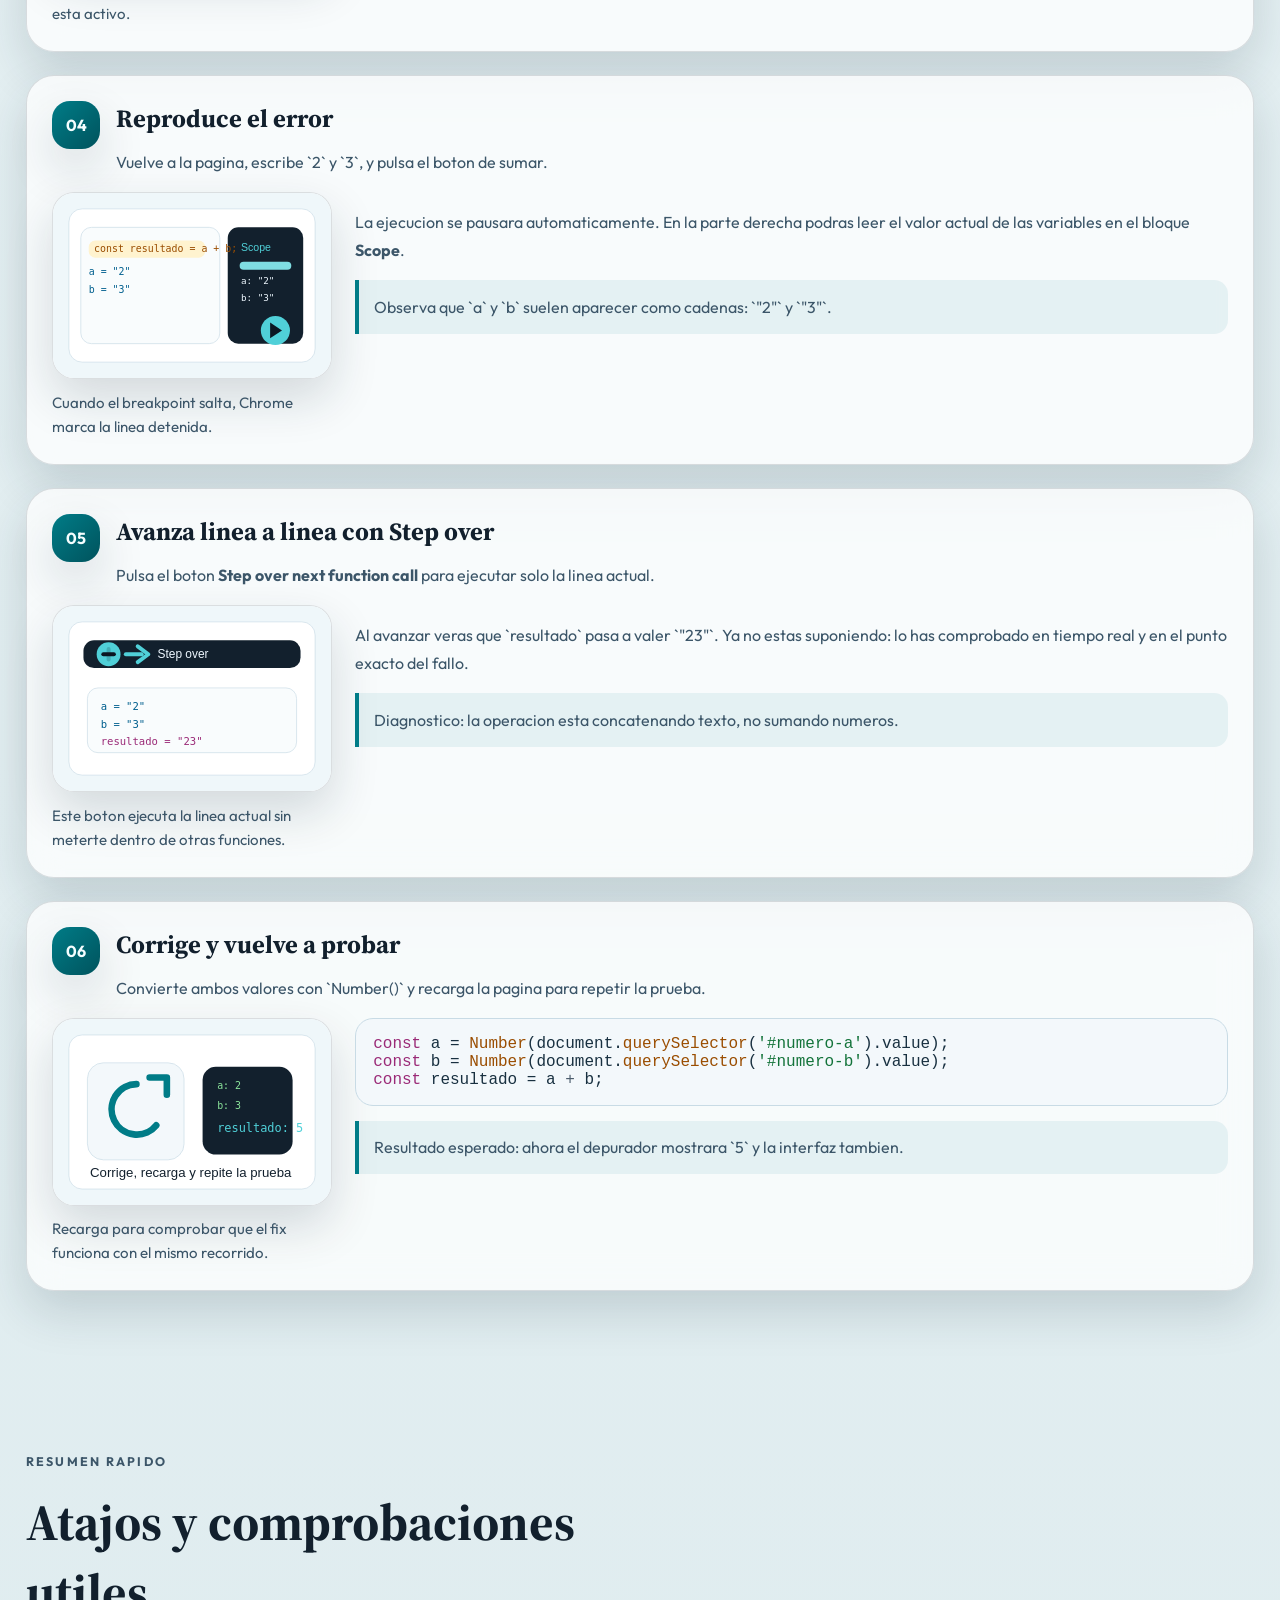
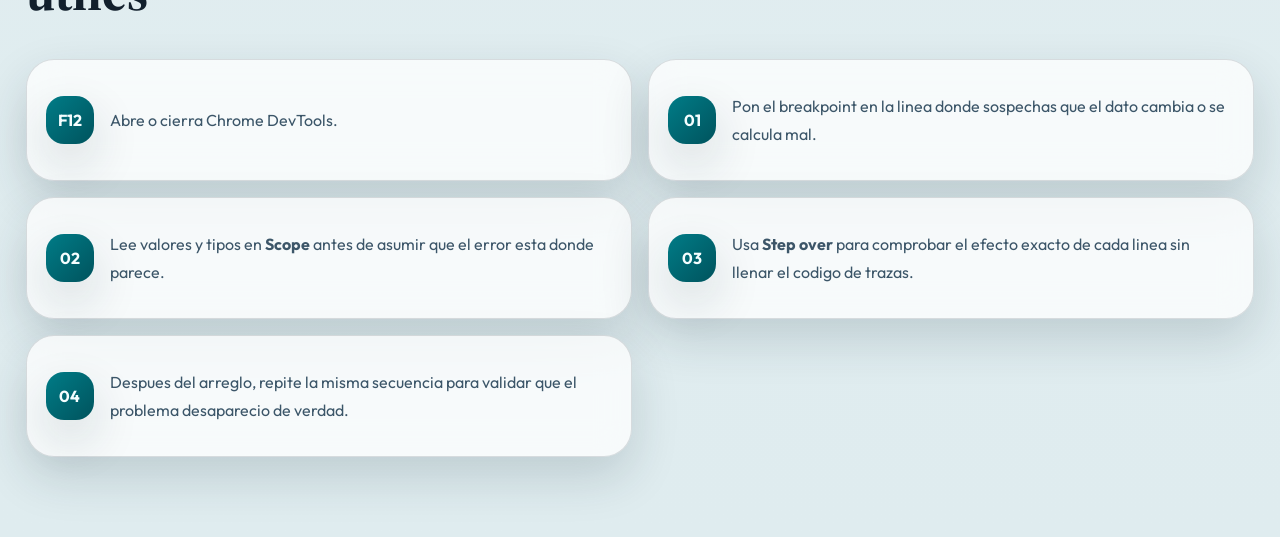
==== commit 7b5195c3: "añadido ejemplo" ====
--- a/depuracionconchrome/index.html
+++ b/depuracionconchrome/index.html
@@ -95,6 +95,7 @@
               <button class="button button--primary" type="button" id="demo-broken-button">Sumar con error</button>
               <button class="button button--ghost" type="button" id="demo-fixed-button">Sumar corregido</button>
               <button class="button button--ghost" type="button" id="demo-console-button">Abrir consola</button>
+              <button class="button button--ghost" type="button" id="demo-open-button">Abrir ejemplo</button>
               <button class="button button--ghost" type="button" id="demo-reset-button">Restablecer</button>
             </div>
 
